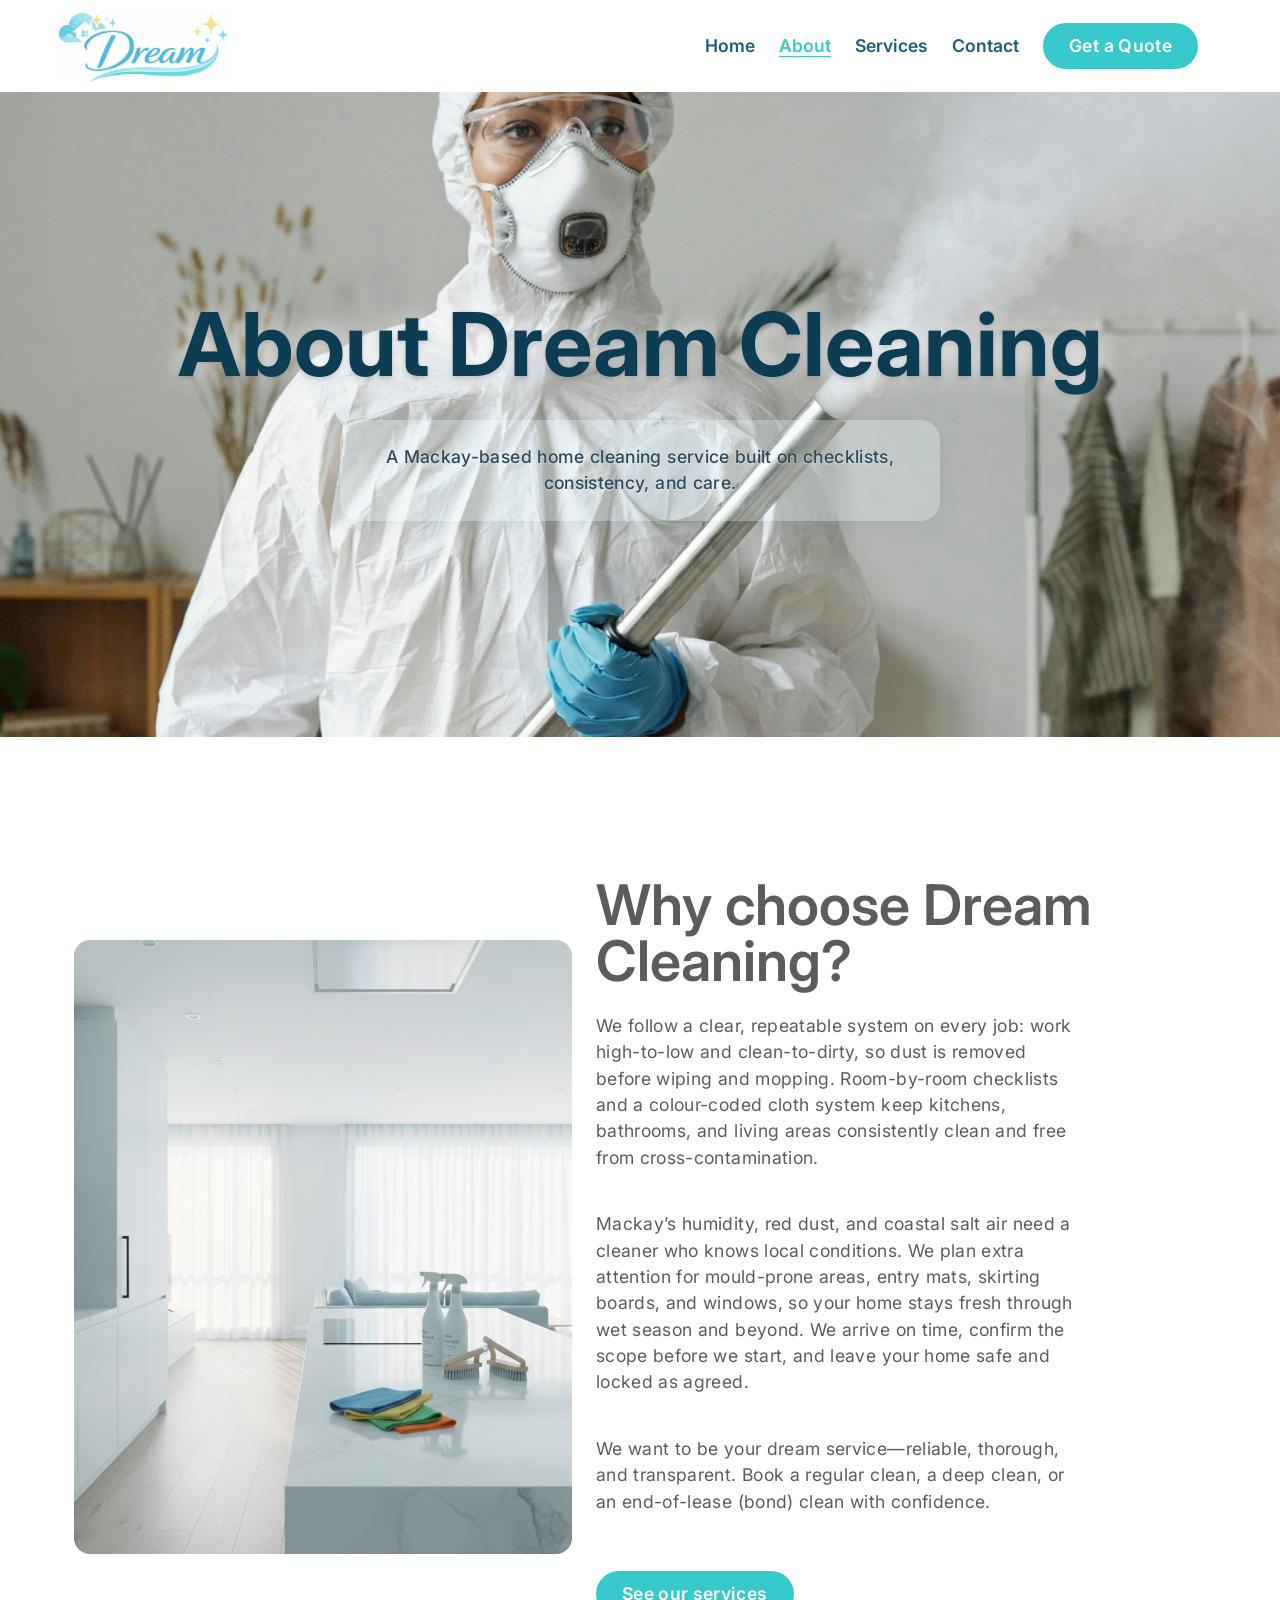
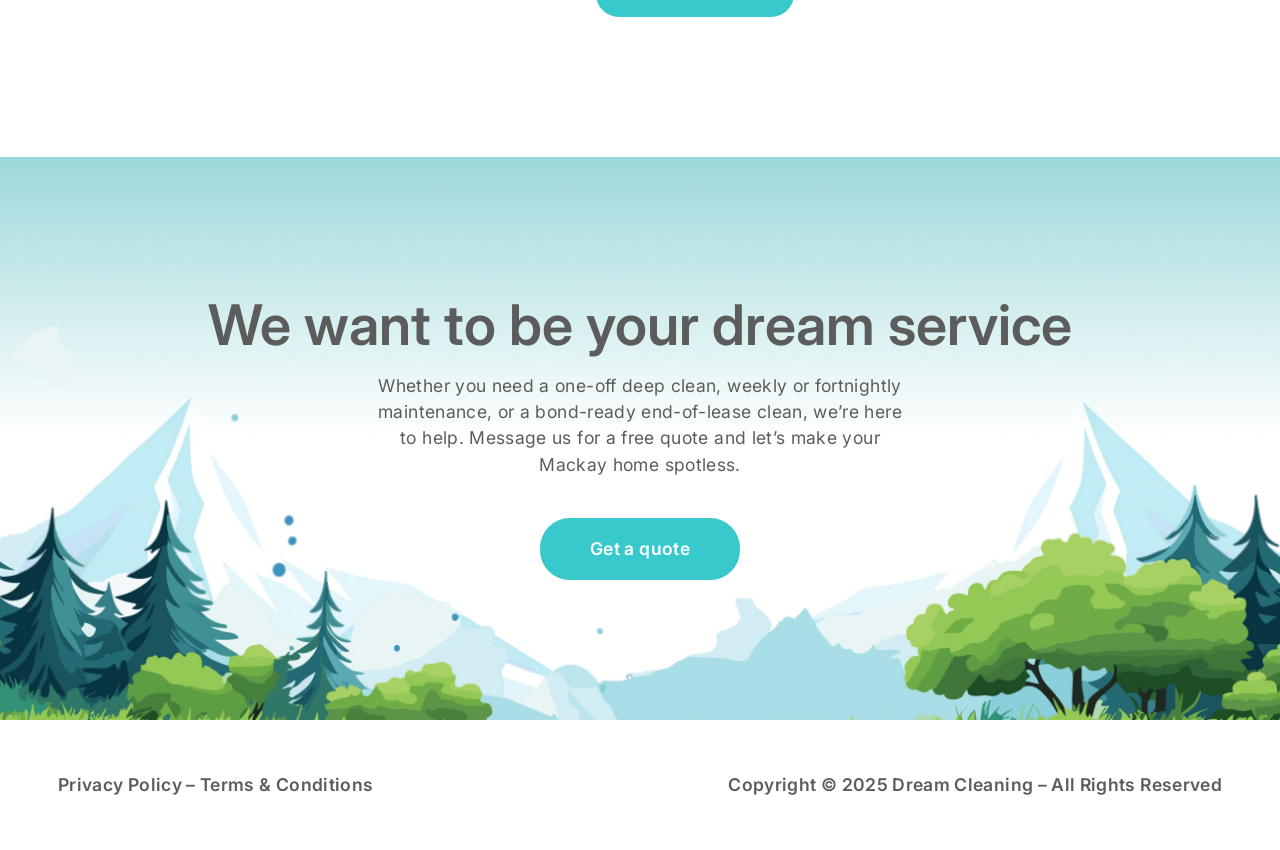
==== about.html @ e66a00f9 "Add initial Dream Cleaning website Add full site scaffold and assets for the Dream Cleaning website." ====
<!DOCTYPE html>
<html lang="en">

<head>
  <meta charset="UTF-8" />
  <meta name="viewport" content="width=device-width, initial-scale=1.0" />
  <link rel="icon" type="image/png" href="images/favicon.png" />
  <title>About Dream Cleaning | Mackay Home Cleaning</title>
  <link rel="stylesheet" href="css/style.css" />
</head>

<body>
  <div class="wrapper">
    <header class="header">
      <div class="header__container">
        <a href="index.html" class="header__logo logo"><img src="images/logo.png" alt="Dream Cleaning" /></a>
        <div class="header__navigation">
          <div class="header__menu menu">
            <nav class="menu__body">
              <nav class="menu__body">
                <ul class="menu__list">
                  <li class="menu__item"><a href="index.html" class="menu__link">Home</a></li>
                  <li class="menu__item"><a href="about.html" class="menu__link menu__link--active">About</a></li>
                  <li class="menu__item"><a href="services.html" class="menu__link">Services</a></li>
                  <li class="menu__item"><a href="contact.html" class="menu__link">Contact</a></li>
                </ul>
                <a href="contact.html" class="actions-header__button">Get a Quote</a>
              </nav>
          </div>
          <div class="header__actions actions-header">
            <button type="button" class="menu__icon icon-menu"><span></span></button>
          </div>
        </div>
      </div>
    </header>
    <main class="page">
      <section class="page__main main main_about main_pages">
        <div class="main__container main__container_pages">
          <h1 class="main__title">About Dream Cleaning</h1>
          <div class="main__text main__text_pages">
            A Mackay-based home cleaning service built on checklists, consistency, and care.
          </div>
        </div>
      </section>
      <section class="page__about about">
        <div class="about__container">
          <div class="about__image"><img src="images/About/About-Our-Mission.jpg" alt="img" /></div>
          <div class="about__content">
            <h2 class="about__title title">Why choose Dream Cleaning?</h2>
            <div class="about__text">
              <p>
                We follow a clear, repeatable system on every job: work high-to-low and clean-to-dirty, so dust is
                removed before wiping and mopping. Room-by-room checklists and a colour-coded cloth system keep
                kitchens, bathrooms, and living areas consistently clean and free from cross-contamination.
              </p>
              <p>
                Mackay’s humidity, red dust, and coastal salt air need a cleaner who knows local conditions. We plan
                extra attention for mould-prone areas, entry mats, skirting boards, and windows, so your home stays
                fresh through wet season and beyond. We arrive on time, confirm the scope before we start, and leave
                your home safe and locked as agreed.
              </p>
              <p>
                We want to be your dream service—reliable, thorough, and transparent. Book a regular clean, a deep
                clean, or an end-of-lease (bond) clean with confidence.
              </p>
            </div>
            <a href="services.html" class="about__button button">See our services</a>
          </div>
        </div>
      </section>
      <section class="page__outro outro outro_about">
        <div class="outro__container">
          <h2 class="outro__title title">We want to be your dream service</h2>
          <div class="outro__text">
            Whether you need a one-off deep clean, weekly or fortnightly maintenance, or a bond-ready end-of-lease
            clean, we’re here to help. Message us for a free quote and let’s make your Mackay home spotless.
          </div>
          <a href="contact.html" class="outro__button button">Get a quote</a>
        </div>
      </section>
    </main>
    <footer class="footer">
      <div class="footer__container">
        <a href="#" class="footer__policy">Privacy Policy – Terms & Conditions</a>
        <div class="footer__copyright">Copyright © 2025 Dream Cleaning – All Rights Reserved</div>
      </div>
    </footer>
  </div>
  <script src="js/script.js"></script>
</body>

</html>
---- css/style.css ----
@import url("reset.css");

@import url("https://fonts.googleapis.com/css?family=Inter:regular,500,600,700&display=swap");

:root {
  /* Dream Cleaning theme (logo + brochure) */
  --color-primary: #1A607E;
  --color-accent: #37C9CB;
  --color-secondary: #44A4CA;
  --color-bg-light: #E6F7FA;
  --color-text: #5C5C5C;
  --color-text-heading: #1A607E;
  --color-success: #61D8CC;
  --color-accent-gold: #FCCD47;
  --color-white: #FFFFFF;
}

/* ************COMMON************ */

.logo {
  font-weight: 700;
  font-size: 2.25rem;
}

body {
  font-family: "Inter", sans-serif;
  font-size: 1.1rem;
  color: var(--color-text);
}

[class*="__container"] {
  max-width: 72.624rem;
  margin: 0 auto;
  padding: 0 0.938rem;
}

.button {
  font-weight: 600;
  display: inline-block;
  padding: 0.75rem 1.5rem;
  border-radius: 30px;
  transition: all 0.3s;
  color: var(--color-white);
  background-color: var(--color-accent);
  border: 2px solid var(--color-accent);
  letter-spacing: 0.02em;
}

.button:hover {
  background-color: var(--color-primary);
  border-color: var(--color-primary);
  color: var(--color-white);
}

.title {
  font-size: 3.5rem;
  font-weight: 600;
}

.wrapper {
  min-height: 100%;
  display: -webkit-box;
  display: -ms-flexbox;
  display: flex;
  -webkit-box-orient: vertical;
  -webkit-box-direction: normal;
  -ms-flex-direction: column;
  flex-direction: column;
  overflow: hidden;
}

/* ************HEADER************ */

.header {
  position: absolute;
  top: 0;
  left: 0;
  width: 100%;
  background: var(--color-white);
  z-index: 1000;
}

.header__container {
  display: flex;
  align-items: center;
  justify-content: space-between;
  min-height: 5.75rem;
  flex-wrap: wrap;
  max-width: 74.624rem;
}

.header__logo {
  position: relative;
  z-index: 2;
}

.header__logo img {
  height: 72px;
  width: auto;
  display: block;
}

.header__navigation {
  display: flex;
  align-items: center;
  gap: 1.5rem;
  flex-wrap: wrap;
}

.menu__body {
  display: flex;
  align-items: center;
  gap: 1.5rem;
}

.menu__link {
  font-weight: 600;
  position: relative;
  color: var(--color-primary);
}

.menu__link:hover {
  color: var(--color-accent);
}

.menu__link--active {
  color: var(--color-accent);
  text-decoration: underline;
  text-underline-offset: 0.25em;
}

.actions-header {
  display: flex;
  align-items: center;
  gap: 0.624rem;
}

.icon-menu {
  display: none;
}

.actions-header__button {
  font-weight: 600;
  display: inline-block;
  padding: 0.75rem 1.5rem;
  border-radius: 30px;
  transition: all 0.3s;
  position: relative;
  z-index: 2;
  color: var(--color-white);
  background-color: var(--color-accent);
  border: 2px solid var(--color-accent);
  letter-spacing: 0.02em;
}

.actions-header__button:hover {
  background-color: var(--color-primary);
  border-color: var(--color-primary);
  color: var(--color-white);
}

/* ****************PAGES**************** */
.page__main {
  padding-bottom: 160px;
}

/* *****************HOME**************** */

.main {
  background: url("../images/Home/Home-Hero.jpg") center / cover no-repeat;
  min-height: 100vh;
}

.main__container {
  display: flex;
  flex-direction: column;
  justify-content: center;
  align-items: center;
  text-align: center;
  padding-top: 19.188rem;
}

.main__caption {
  text-transform: uppercase;
  margin-bottom: 1rem;
  font-weight: 600;
  color: #0d3d52;
  text-shadow: 0 0 20px rgba(255, 255, 255, 0.9), 0 1px 3px rgba(0, 0, 0, 0.15), 0 2px 6px rgba(0, 0, 0, 0.1);
}

.main__title {
  font-size: 5.5rem;
  font-weight: 700;
  margin-bottom: 2rem;
  color: #0d3d52;
  text-shadow: 0 0 24px rgba(255, 255, 255, 0.95), 0 2px 4px rgba(0, 0, 0, 0.2), 0 4px 12px rgba(0, 0, 0, 0.12);
}

.main__text {
  margin-bottom: 3.5rem;
  max-width: 33.375rem;
  padding: 1.5rem 2.25rem;
  line-height: 150%;
  letter-spacing: 0.02em;
  font-weight: 500;
  color: #2d4a5a;
  background: rgba(230, 247, 250, 0.3);
  border-radius: 20px;
  box-shadow: 0 4px 24px rgba(26, 96, 126, 0.08);
  text-shadow: 0 1px 2px rgba(255, 255, 255, 0.6);
}

.main__button {
  font-weight: 600;
  display: inline-block;
  padding: 1.25rem 3rem;
  border-radius: 30px;
  transition: all 0.3s;
  color: var(--color-white);
  background-color: var(--color-accent);
  border: 2px solid var(--color-accent);
  letter-spacing: 0.02em;
  font-size: 1.375rem;
  line-height: 110%;
}

.main__button:hover {
  background-color: var(--color-primary);
  border-color: var(--color-primary);
  color: var(--color-white);
}

.outro_home {
  background: url("../images/Home/CTA.jpg") center / cover no-repeat;
}

/* ************ABOUT**************** */

.main_about {
  background: url("../images/About/About-Hero.jpg") center / cover no-repeat;
}

.about__container {
  display: flex;
  align-items: center;
  justify-content: space-between;
  gap: 1.5rem;
  padding-top: 8.75rem;
  padding-bottom: 8.75rem;
}

.about__image {
  position: relative;
  max-width: 552px;
  height: 614px;
}

.about__image img {
  border-radius: 16px;
  max-width: 100%;
  height: 100%;
  object-fit: cover;
}

.about__title {
  margin-bottom: 1.5rem;
}

.about__text {
  max-width: 30rem;
  letter-spacing: 0.02em;
  line-height: 150%;
  margin-bottom: 3.5rem;
}

.about__text p:not(:last-child) {
  margin-bottom: 2.5rem;
}

.outro_about {
  background: url("../images/About/CTA.jpg") center / cover no-repeat;
}

/* **************SERVICES**************** */

.main_services {
  background: url("../images/Services/Services-Hero.jpg") center / cover no-repeat;
}

.services {
  background-color: var(--color-bg-light);
}

.services__container {
  padding-top: 8.75rem;
  padding-bottom: 8.75rem;
}

.services__title {
  text-align: center;
  margin-bottom: 5rem;
}

.services__row {
  display: grid;
  grid-template-columns: repeat(3, 1fr);
  gap: 1.5rem;
}

.item-services {
  display: flex;
  flex-direction: column;
  align-items: start;
  min-height: 100%;
}

.item-services__image {
  margin-bottom: 2rem;
  max-width: 360px;
  height: 421px;
}

.item-services__image img {
  max-width: 100%;
  height: 100%;
  object-fit: cover;
  border-radius: 16px;
}

.item-services__title {
  font-size: 1.5rem;
  font-weight: 600;
  margin-bottom: 0.75rem;
}

.item-services__text {
  max-width: 21.5rem;
  line-height: 150%;
  margin-bottom: 2rem;
  flex-grow: 1;
  letter-spacing: 0.02em;
}

.item-services__button:hover {
  background-color: var(--color-primary);
  border-color: var(--color-primary);
  color: var(--color-white);
}

.outro_services {
  background: url("../images/Services/CTA.jpg") center / cover no-repeat;
}

/* ************TESTIMONIAL**************** */

.testimonial__container {
  display: flex;
  justify-content: center;
  align-items: center;
  text-align: center;
  flex-direction: column;
  padding-top: 8.75rem;
  padding-bottom: 8.75rem;
}

.testiomonial__caption {
  margin-bottom: 4rem;
  font-weight: 600;
  text-transform: uppercase;
}

.testimonial__title {
  margin-bottom: 4rem;
  font-size: 2rem;
  max-width: 40.75rem;
  line-height: 136%;
  font-weight: 500;
}

.item-testimonial__image {
  max-width: 64px;
  margin: 0 auto;
  margin-bottom: 1.063rem;
  height: 64px;
}

.item-testimonial__image img {
  width: 100%;
  height: 100%;
  object-fit: cover;
  border-radius: 50%;
}

.item-testimonial__title {
  margin-bottom: 0.25rem;
  font-weight: 600;
}

.item-testimonial__caption {
  font-size: 0.938rem;
}

/* ****************OUTRO**************** */

.outro__container {
  padding-top: 8.75rem;
  padding-bottom: 8.75rem;
  display: flex;
  flex-direction: column;
  justify-content: center;
  align-items: center;
  text-align: center;
}

.outro__title {
  margin-bottom: 1.25rem;
}

.outro__text {
  max-width: 33.625rem;
  line-height: 150%;
  margin-bottom: 2.5rem;
  letter-spacing: 0.02em;
}

.outro__button {
  padding: 1.25rem 3rem;
}

/* ****************FOOTER**************** */

.footer {
  line-height: 150%;
}

.footer__container {
  padding-top: 3.25rem;
  padding-bottom: 3.25rem;
  max-width: 74.624rem;
  display: grid;
  grid-template-columns: 1fr 1fr;
  align-items: center;
}

.footer__policy {
  font-weight: 600;
  letter-spacing: 0.02em;
  justify-self: start;
}

.footer__copyright {
  font-weight: 600;
  letter-spacing: 0.02em;
  justify-self: end;
}

/* ****************ABOUT PAGE**************** */
.main__text_pages {
  max-width: 37.5rem;
}

.main__container_pages {
  padding-top: 300px;
}

.main_pages {
  min-height: 676px !important;
}

/* ****************SERVICES PAGE**************** */
.services-page__container {
  padding-top: 160px;
}

.services-page__item {
  margin-bottom: 132px;
}

.services-page__item:not(:last-child) {
  padding-bottom: 132px;
  margin-bottom: 132px;
  border-bottom: 1px solid rgba(48, 58, 77, 0.4);
}

.services-page__column {
  display: flex;
  align-items: center;
  gap: 97px;
}

.services-page__title {
  margin-bottom: 24px;
}

.services-page__text {
  margin-bottom: 56px;
  max-width: 480px;
  font-size: 18px;
  line-height: 150%;
  letter-spacing: 0.02em;
}

.services-page__text p:not(:last-child) {
  margin-bottom: 20px;
}

.services-page__img {
  max-width: 552px;
  height: 614px;
}

.services-page__img img {
  width: 100%;
  height: 100%;
  object-fit: cover;
  border-radius: 16px;
}

/* ****************CONTACT PAGE****************/

.main_contact {
  background: url("../images/Contact/Contact-Hero.jpg") center / cover no-repeat;
}

.contact__container {
  display: flex;
  justify-content: space-between;
  gap: 109px;
  padding-top: 140px;
  padding-bottom: 140px;
}

.contact__title {
  margin-bottom: 48px;
  font-weight: 600;
  line-height: 110%;
  font-size: 40px;
}

.connect-contact {
  display: flex;
  flex-direction: column;
  align-items: start;
  row-gap: 32px;
  margin-bottom: 40px;
  padding-bottom: 40px;
  border-bottom: 1px solid var(--color-bg-light);
}

.connect-contact__item {
  display: inline-flex;
  align-items: center;
  gap: 24px;
}

.connect-contant__type {
  margin-bottom: 4px;
  font-size: 18px;
  font-weight: 600;
  letter-spacing: 0.04em;
  line-height: 110%;
  text-transform: uppercase;
}

.connect-contact__label {
  font-size: 22px;
  line-height: 150%;
  letter-spacing: 0.02em;
}

.contact__links {
  display: flex;
  align-items: center;
  gap: 12px;
}

.contact__text {
  max-width: 545px;
  font-size: 18px;
  line-height: 150%;
}

.contact__text p:not(:last-child) {
  margin-bottom: 15px;
}

/* Map section (contact page) – full-width strip, same as original */
.page__map {
  width: 100%;
  overflow: hidden;
  padding: 0;
  margin: 0;
}

.page__map iframe {
  display: block;
  width: 100%;
  height: 482px;
  border: 0;
}

/* **************REVIEWS PAGE**************** */
.reviews__container {
  padding-top: 160px;
  padding-bottom: 160px;
}

.reviews__row {
  display: grid;
  grid-template-columns: repeat(3, 1fr);
  column-gap: 24px;
  row-gap: 96px;
}

.reviews__column {
  border: 1px solid var(--color-bg-light);
  border-radius: 8px;
}

.reviews__item {
  padding-top: 48px;
  padding-bottom: 56px;
  padding-right: 32px;
  padding-left: 32px;
}

.item-reviews {
  text-align: center;
  display: flex;
  flex-direction: column;
  justify-content: center;
  align-items: center;
}

.item-reviews__img {
  max-width: 46px;
  height: 36px;
  margin: 0 auto;
  margin-bottom: 46px;
}

.item-reviews__img img {
  width: 100%;
  height: 100%;
  object-fit: cover;
}

.item-reviews__text {
  margin-bottom: 40px;
  font-size: 18px;
  letter-spacing: 0.02em;
  line-height: 150%;
}

.item-reviews__author {
  font-weight: 600;
  font-size: 18px;
  letter-spacing: 0.01em;
  margin-bottom: 10px;
}

.item-reviews__geo {
  font-size: 14px;
  letter-spacing: 0.002em;
}

/* ******************PRICING PAGE******************** */
.pricing__container {
  padding-top: 140px;
  padding-bottom: 140px;
  display: flex;
  flex-direction: column;
  justify-content: center;
  align-items: center;
}

.pricing__caption {
  font-size: 24px;
  font-weight: 600;
  margin-bottom: 12px;
  letter-spacing: 4%;
}

.pricing__title {
  font-weight: 600;
  font-size: 72px;
  margin-bottom: 24px;
}

.pricing__text {
  font-size: 22px;
  letter-spacing: 2%;
  margin-bottom: 88px;
}

.pricing__row {
  display: flex;
  align-items: start;
  gap: 24px;
}

.pricing__column {
  border: 2px solid var(--color-bg-light);
  border-radius: 8px;
}

.pricing__item {
  padding: 40px;
  padding-bottom: 48px;
}

.item-pricing__info {
  padding-bottom: 32px;
  border-bottom: 1px solid var(--color-bg-light);
  margin-bottom: 32px;
}

.item-pricing__label {
  font-weight: 600;
  font-size: 18px;
  letter-spacing: 1%;
  margin-bottom: 16px;
}

.item-pricing__cost {
  font-size: 72px;
  font-weight: 600;
  margin-bottom: 16px;
}

.item-pricing__list {
  margin-bottom: 64px;
}

.item-pricing__item {
  display: flex;
  align-items: center;
  gap: 6px;
}

.item-pricing__item::before {
  content: "";
  background: url("../img/pricing/check.svg") 0 0 no-repeat;
  width: 16px;
  height: 18px;
}

.item-pricing__item:not(:last-child) {
  margin-bottom: 12px;
}

.item-pricing__button {
  display: inline-block;
  font-size: 22px;
  letter-spacing: 0.02em;
  font-weight: 600;
  color: var(--color-white);
  padding: 20px 82px;
  background-color: var(--color-accent);
  border: 2px solid var(--color-accent);
  border-radius: 30px;
  transition: all 0.3s;
}

.item-pricing__button:hover {
  background-color: var(--color-primary);
  border-color: var(--color-primary);
  color: var(--color-white);
}

.team {
  background-color: var(--color-bg-light);
}

.team__container {
  padding-top: 140px;
  padding-bottom: 140px;
  display: flex;
  flex-direction: column;
  justify-content: center;
  align-items: center;
}

.team__title {
  text-align: center;
  margin-bottom: 96px;
  max-width: 483px;
}

.team__row {
  display: grid;
  column-gap: 24px;
  row-gap: 96px;
  grid-template-columns: repeat(3, 1fr);
}

.team__item {
  display: flex;
  flex-direction: column;
  justify-content: center;
  align-items: center;
}

.item-team__img {
  max-width: 360px;
  height: 363px;
  margin-bottom: 40px;
}

.item-team__img img {
  width: 100%;
  height: 100%;
  border-radius: 8px;
  object-fit: cover;
}

.item-team__name {
  max-width: 186px;
  font-size: 32px;
  font-weight: 600;
  line-height: 120%;
  text-align: center;
  margin-bottom: 12px;
}

.item-team__role {
  display: flex;
  align-items: center;
  gap: 6px;
  margin-bottom: 26px;
  letter-spacing: 2%;
}

.item-team__role span {
  display: flex;
  align-items: center;
  gap: 6px;
}

.item-team__role span::after {
  content: "";
  background: url("../img/team/icons/star.svg") 0 0 no-repeat;
  width: 12px;
  height: 12px;
}

.item-team__text {
  font-size: 16px;
  text-align: center;
  letter-spacing: 2%;
  line-height: 150%;
  max-width: 328px;
  margin-bottom: 20px;
}

.item-team__icons {
  display: flex;
  align-items: center;
  gap: 12px;
}

/* *************FAQ PAGE************** */
.faqs__container {
  padding-top: 140px;
  padding-bottom: 140px;
}

.faqs__title {
  text-align: center;
  margin-bottom: 80px;
}

.spollers-faq__item {
  width: 100%;
}

.spollers-faq__item:not(:last-child) {
  margin-bottom: 24px;
}

.spollers-faq__button {
  display: inline-block;
  border: 2px solid var(--color-bg-light);
  display: flex;
  align-items: center;
  justify-content: space-between;
  width: 100%;
  border-radius: 8px;
}

.spollers-faq__button span {
  padding-left: 40px;
  padding-top: 32px;
  padding-bottom: 32px;
  font-weight: 600;
}

.spollers-faq__button img {
  padding-right: 34.5px;
}

.spollers-faq__text {
  max-height: 0;
  overflow: hidden;
  width: 100%;
  display: block;
}

.spollers-faq__item.active .spollers-faq__text {
  max-height: 1000px;
  max-height: calc(1000px + 16px);
}

.spollers-faq__item.active .spollers-faq__button {
  border-bottom: none;
  border-radius: 8px 8px 0px 0px;
}

.spollers-faq__item.active .spollers-faq__button span {
  padding-bottom: 32px;
}

.spollers-faq__item.active .spollers-faq__button img {
  transform: translate(-34px, 0px) rotate(180deg);
}

.spollers-faq__inner {
  padding-top: 20px;
  padding-left: 40px;
  border: 2px solid var(--color-bg-light);
  border-radius: 0px 0px 8px 8px;
  line-height: 150%;
  padding-bottom: 20px;
  border-top: none;
  padding-right: 100px;
}

/* ****************TEAM PAGE**************** */
.director__container {
  padding-top: 140px;
  padding-bottom: 140px;
  display: flex;
  align-items: center;
  gap: 96px;
}

.director__title {
  margin-bottom: 16px;
}

.director__role {
  font-size: 22px;
  letter-spacing: 2%;
  margin-bottom: 40px;
}

.director__text {
  letter-spacing: 2%;
  line-height: 150%;
  max-width: 480px;
}

.director__text p:not(:last-child) {
  margin-bottom: 20px;
}

.director__img {
  max-width: 552px;
  height: 614px;
}

.director__img img {
  width: 100%;
  height: 100%;
  object-fit: cover;
  border-radius: 16px;
}

/* ****************GALLERY**************** */
.gallery__container {
  padding-bottom: 140px;
  padding-top: 140px;
}

.gallery__row {
  display: grid;
  grid-template-columns: repeat(3, 1fr);
  column-gap: 24px;
  row-gap: 96px;
  margin-bottom: 96px;
  justify-items: center;
}

.gallery__item {
  max-width: 360px;
  height: 407px;
}

.gallery__item img {
  width: 100%;
  height: 100%;
  object-fit: cover;
  border-radius: 16px;
}

.gallery__paggination {
  display: flex;
  align-items: center;
  justify-content: center;
  align-items: center;
  gap: 42px;
}

.gallery__paggination button:first-child {
  transform: translate(0px, 5px);
}

.gallery__paggination button:last-child {
  transform: rotate(-180deg) translate(0px, 5px);
}

.gallery_active {
  color: var(--color-white);
  padding: 10px 15px;
  background-color: var(--color-accent);
  border-radius: 100px;
  display: inline-block;
}

/* ****************RESOURCES**************** */
.resources__container {
  padding-top: 140px;
  padding-bottom: 140px;
  display: grid;
  grid-template-columns: repeat(3, 1fr);
  column-gap: 24px;
  row-gap: 96px;
  justify-items: center;
}

.resources__img {
  max-width: 360px;
  height: 330px;
  margin-bottom: 32px;
}

.resources__img img {
  width: 100%;
  height: 100%;
  object-fit: cover;
  border-radius: 12px;
}

.resources__title {
  font-weight: 600;
  font-size: 24px;
  margin-bottom: 12px;
}

.resources__text {
  letter-spacing: 2%;
  line-height: 150%;
  max-width: 243px;
  margin-bottom: 32px;
}

.resources__button {
  background-color: var(--color-accent);
  color: var(--color-white);
  font-weight: 600;
  letter-spacing: 0.02em;
  border: 2px solid var(--color-accent);
  border-radius: 30px;
  transition: all 0.3s;
}

.resources__button:hover {
  background-color: var(--color-primary);
  border-color: var(--color-primary);
  color: var(--color-white);
}

/* ****************ADAPTIVE**************** */

@media (max-width: 992px) {
  .services__row {
    grid-template-columns: 1fr;
    gap: 6rem;
    justify-items: center;
  }

  .item-services {
    text-align: center;
    align-items: center;
  }

  .page__main {
    padding-bottom: 80px;
  }
}

@media (min-width: 47.999rem) {
  .menu__list {
    display: flex;
    align-items: center;
    gap: 1.5rem;
    flex-wrap: wrap;
  }
}

@media (max-width: 995px) {
  .item-pricing__button {
    font-size: 19px;
  }
}

@media (max-width: 62.6875rem) {
  .resources__container {
    padding-top: 70px;
    padding-bottom: 70px;
    grid-template-columns: repeat(2, 1fr);
  }

  .gallery__paggination {
    gap: 27px;
  }

  .gallery__row {
    grid-template-columns: repeat(2, 1fr);
  }

  .team__row {
    grid-template-columns: repeat(2, 1fr);
    row-gap: 30px;
  }

  .director__container {
    flex-direction: column;
    padding-top: 70px;
    padding-bottom: 70px;
    gap: 10px;
    text-align: center;
  }

  .item-pricing {
    padding: 20px;
    padding-bottom: 30px;
  }

  .pricing__title {
    font-size: 39px;
  }

  .pricing__text {
    margin-bottom: 25px;
  }

  .item-pricing__button {
    padding: 16px 42px;
  }

  .footer__container {
    display: flex;
    flex-direction: column;
    align-items: center;
    padding: 2rem;
  }

  .footer__policy,
  .footer__copyright {
    justify-self: center;
    text-align: center;
    margin: 0.5rem 0;
  }

  .services-page__column {
    gap: 30px;
    font-size: 15px;
  }

  .services-page__title {
    font-size: 29px;
  }

  .reviews__row {
    grid-template-columns: repeat(2, 1fr);
    row-gap: 30px;
    column-gap: 10px;
  }

  .reviews__item {
    padding-left: 20px;
    padding-right: 20px;
    padding-bottom: 20px;
    padding-top: 20px;
    display: inline-block;
  }

  .item-reviews__text {
    font-size: 16px;
  }

  .item-reviews__author {
    font-size: 16px;
  }
}

@media (max-width: 47.999rem) {
  .spollers-faq__item.active .spollers-faq__button img {
    transform: translate(-10px, -10px) rotate(180deg);
  }

  .spollers-faq__button span {
    padding-top: 15px;
    padding-left: 10px;
    padding-bottom: 15px;
    font-weight: 600;
    font-size: 14px;
  }

  .spollers-faq__button img {
    padding-right: 10px;
  }

  .spollers-faq__inner {
    font-size: 16px;
    padding-left: 10px;
    line-height: 130%;
  }

  .pricing__container {
    text-align: center;
    padding-top: 70px;
    padding-bottom: 70px;
  }

  .pricing__row {
    flex-direction: column;
    justify-content: center;
    align-items: center;
  }

  .item-pricing__button {
    font-size: 17px;
    padding: 15px 32px;
  }

  .reviews__container {
    padding-top: 80px;
    padding-bottom: 80px;
  }

  .icon-menu {
    display: block;
    position: relative;
    -webkit-box-flex: 0;
    -ms-flex: 0 0 1.875rem;
    flex: 0 0 1.875rem;
    width: 1.875rem;
    height: 1.125rem;
    cursor: pointer;
    z-index: 5;
  }

  .icon-menu span,
  .icon-menu::before,
  .icon-menu::after {
    content: "";
    -webkit-transition: all 0.3s ease 0s;
    -o-transition: all 0.3s ease 0s;
    transition: all 0.3s ease 0s;
    right: 0;
    position: absolute;
    width: 100%;
    height: 0.125rem;
    background-color: #000;
  }

  .icon-menu::before {
    top: 0;
  }

  .icon-menu::after {
    bottom: 0;
  }

  .contact__container {
    flex-direction: column;
    padding-top: 80px;
    gap: 50px;
    padding-bottom: 80px;
  }

  .icon-menu span {
    top: calc(50% - 0.0625rem);
  }

  .menu-open .icon-menu span {
    width: 0;
  }

  .menu-open .icon-menu::before {
    top: calc(50% - 0.0625rem);
    -webkit-transform: rotate(-45deg);
    -ms-transform: rotate(-45deg);
    transform: rotate(-45deg);
  }

  .menu-open .icon-menu::after {
    bottom: calc(50% - 0.0625rem);
    -webkit-transform: rotate(45deg);
    -ms-transform: rotate(45deg);
    transform: rotate(45deg);
  }

  .menu__body {
    background-color: var(--color-white);
    position: fixed;
    top: 0;
    left: -100%;
    width: 100%;
    height: 100%;
    padding: 9.375rem 0.938rem 1.875rem 0.938rem;
    overflow: auto;
    flex-direction: column;
    row-gap: 5rem;
  }

  .menu__body::before {
    content: "";
    position: fixed;
    top: 0;
    left: -100%;
    width: 100%;
    min-height: 5.75rem;
    background-color: var(--color-white);
    border-bottom: 1px solid #000;
    z-index: 2;
  }

  .menu-open .menu__body {
    left: 0;
  }

  .menu-open .menu__body::before {
    left: 0;
  }

  .menu__item {
    text-align: center;
  }

  .menu__item:not(:last-child) {
    margin-bottom: 1.563rem;
  }

  .menu__link {
    font-size: 2rem;
  }

  .actions-header__button {
    padding: 0.75rem;
  }

  .main__container {
    padding-top: 12.5rem;
  }

  .main__container_pages {
    padding-top: 290px;
  }

  .main__title {
    font-size: 3rem;
  }

  .title {
    font-size: 2rem;
  }

  .about__content {
    display: flex;
    flex-direction: column;
    justify-content: center;
    align-items: center;
    text-align: center;
  }

  .about__container {
    flex-direction: column;
    padding-top: 4.375rem;
    padding-bottom: 4.375rem;
    gap: 4rem;
  }

  .services__container {
    padding-top: 4.375rem;
    padding-bottom: 4.375rem;
  }

  .testimonial__title {
    font-size: 1.5rem;
    margin-bottom: 2rem;
  }

  .testiomonial__caption {
    margin-bottom: 2rem;
  }

  .outro__container {
    padding-top: 4.375rem;
    padding-bottom: 4.375rem;
  }

  .logo {
    font-size: 1rem;
  }

  .services-page__column {
    flex-direction: column;
    justify-content: center;
    align-items: center;
    text-align: center;
    font-size: 20px;
    gap: 4rem;
  }
}

@media (max-width: 61.936rem) {
  .footer__container {
    flex-direction: column;
    justify-content: center;
    align-items: center;
    text-align: center;
    row-gap: 0.938rem;
  }

  .logo {
    font-size: 2rem;
  }
}

@media (max-width: 530px) {
  .reviews__row {
    grid-template-columns: 1fr;
  }

  .team__row {
    grid-template-columns: 1fr;
  }

  .gallery__row {
    grid-template-columns: 1fr;
  }

  .resources__container {
    grid-template-columns: 1fr;
  }
}
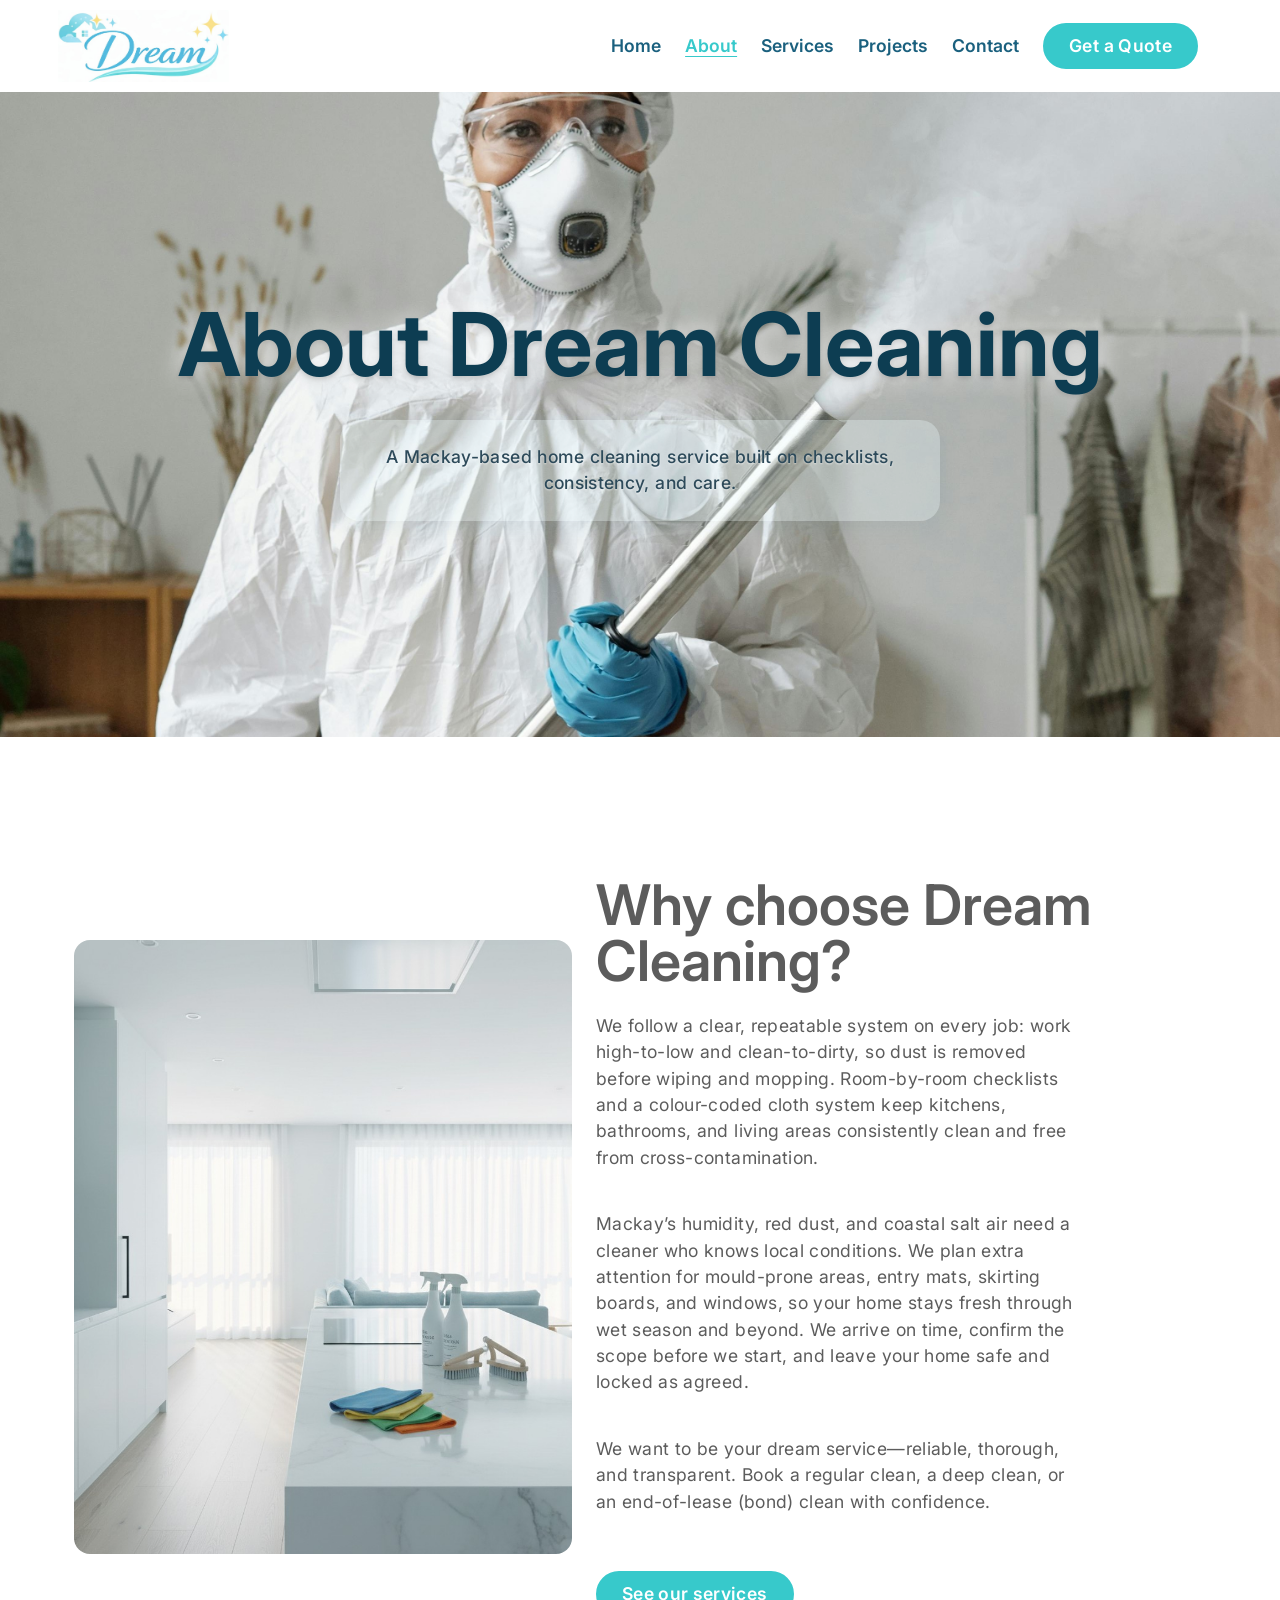
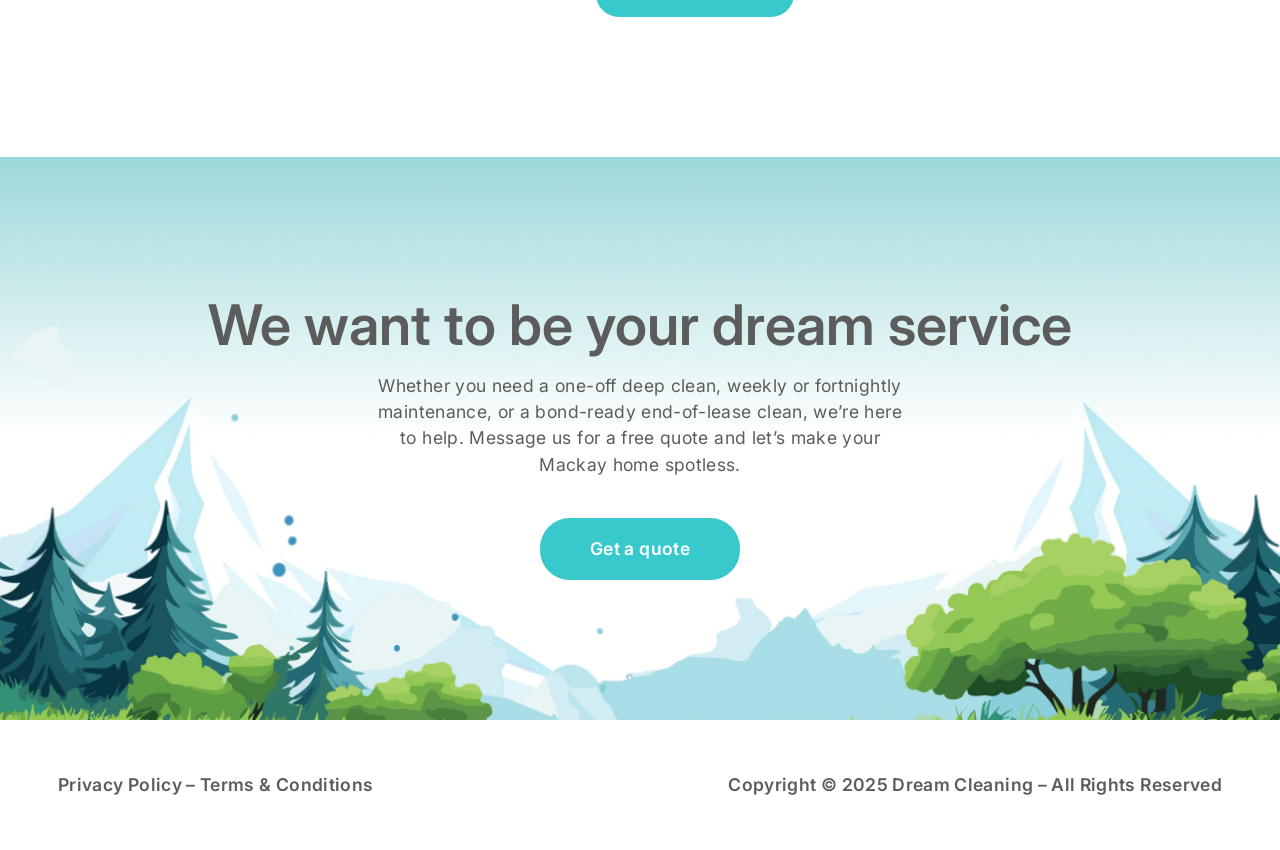
==== commit 7f4eb115: "Added Projects Page" ====
--- a/about.html
+++ b/about.html
@@ -22,6 +22,7 @@
                   <li class="menu__item"><a href="index.html" class="menu__link">Home</a></li>
                   <li class="menu__item"><a href="about.html" class="menu__link menu__link--active">About</a></li>
                   <li class="menu__item"><a href="services.html" class="menu__link">Services</a></li>
+                  <li class="menu__item"><a href="projects.html" class="menu__link">Projects</a></li>
                   <li class="menu__item"><a href="contact.html" class="menu__link">Contact</a></li>
                 </ul>
                 <a href="contact.html" class="actions-header__button">Get a Quote</a>
--- a/css/style.css
+++ b/css/style.css
@@ -351,53 +351,290 @@
   background: url("../images/Services/CTA.jpg") center / cover no-repeat;
 }
 
-/* ************TESTIMONIAL**************** */
-
-.testimonial__container {
-  display: flex;
-  justify-content: center;
-  align-items: center;
+/* ************RESULTS CAROUSEL**************** */
+
+.results-carousel__container {
+  max-width: 100%;
+  padding: 6.5rem 0;
+}
+
+.results-carousel__title {
   text-align: center;
-  flex-direction: column;
-  padding-top: 8.75rem;
-  padding-bottom: 8.75rem;
-}
-
-.testiomonial__caption {
-  margin-bottom: 4rem;
-  font-weight: 600;
-  text-transform: uppercase;
-}
-
-.testimonial__title {
-  margin-bottom: 4rem;
-  font-size: 2rem;
-  max-width: 40.75rem;
-  line-height: 136%;
-  font-weight: 500;
-}
-
-.item-testimonial__image {
-  max-width: 64px;
-  margin: 0 auto;
-  margin-bottom: 1.063rem;
-  height: 64px;
-}
-
-.item-testimonial__image img {
+  margin-bottom: 0.75rem;
+  font-size: clamp(2rem, 4vw, 3rem);
+}
+
+.results-carousel__text {
+  text-align: center;
+  max-width: 44rem;
+  margin: 0 auto 2.5rem;
+  line-height: 150%;
+  letter-spacing: 0.02em;
+}
+
+.results-carousel__viewport {
+  position: relative;
+  overflow: hidden;
+  width: 100%;
+  padding: 0 2.75rem;
+  touch-action: pan-y;
+}
+
+.results-carousel__track {
+  --slide-width: clamp(320px, 68vw, 780px);
+  --slide-height: clamp(220px, 42vw, 470px);
+  --slide-gap: 1.25rem;
+  --drag-offset: 0px;
+  display: flex;
+  gap: var(--slide-gap);
+  align-items: center;
+  will-change: transform;
+  transform: translateX(var(--track-offset, 0px)) translateX(var(--drag-offset));
+  transition: transform 0.45s ease;
+  opacity: 0;
+}
+
+.results-carousel__track.is-ready {
+  opacity: 1;
+}
+
+.results-carousel__track.is-dragging {
+  transition: none;
+  cursor: grabbing;
+}
+
+.results-carousel__slide {
+  flex: 0 0 var(--slide-width);
+  width: var(--slide-width);
+  height: var(--slide-height);
+  border-radius: 1.125rem;
+  overflow: hidden;
+  opacity: 0.35;
+  transform: scale(0.86);
+  transition: transform 0.45s ease, opacity 0.45s ease, box-shadow 0.45s ease;
+}
+
+.results-carousel__slide img {
   width: 100%;
   height: 100%;
   object-fit: cover;
+  display: block;
+}
+
+.results-carousel__slide.is-active {
+  opacity: 1;
+  transform: scale(1);
+  box-shadow: 0 14px 32px rgba(26, 96, 126, 0.2);
+}
+
+.results-carousel__slide.is-adjacent {
+  opacity: 0.62;
+  transform: scale(0.92);
+}
+
+.results-carousel__arrow {
+  position: absolute;
+  top: 50%;
+  transform: translateY(-50%);
+  width: 2.75rem;
+  height: 2.75rem;
   border-radius: 50%;
-}
-
-.item-testimonial__title {
-  margin-bottom: 0.25rem;
-  font-weight: 600;
-}
-
-.item-testimonial__caption {
+  border: 2px solid var(--color-accent);
+  background-color: rgba(230, 247, 250, 0.96);
+  color: var(--color-primary);
+  display: grid;
+  place-items: center;
+  font-size: 1.2rem;
+  font-weight: 700;
+  z-index: 3;
+  transition: all 0.3s ease;
+}
+
+.results-carousel__arrow--prev {
+  left: 0.75rem;
+}
+
+.results-carousel__arrow--next {
+  right: 0.75rem;
+}
+
+.results-carousel__arrow:hover {
+  background-color: var(--color-primary);
+  border-color: var(--color-primary);
+  color: var(--color-white);
+}
+
+/* ************PROJECTS PAGE**************** */
+
+.main_projects {
+  background: linear-gradient(rgba(230, 247, 250, 0.66), rgba(230, 247, 250, 0.66)),
+    url("../images/Project_Photos/2.jpeg") center / cover no-repeat;
+}
+
+.project-spotlight__container {
+  padding-top: 8.75rem;
+  padding-bottom: 4.375rem;
+  display: grid;
+  grid-template-columns: minmax(0, 1.1fr) minmax(0, 1fr);
+  gap: 2rem;
+  align-items: center;
+}
+
+.project-spotlight__image {
+  border-radius: 16px;
+  overflow: hidden;
+  box-shadow: 0 14px 34px rgba(26, 96, 126, 0.16);
+}
+
+.project-spotlight__image img {
+  width: 100%;
+  height: 100%;
+  display: block;
+  object-fit: cover;
+}
+
+.project-spotlight__badge {
+  display: inline-block;
+  margin-bottom: 0.938rem;
+  padding: 0.375rem 0.875rem;
+  border-radius: 999px;
+  font-size: 0.813rem;
+  letter-spacing: 0.06em;
+  font-weight: 700;
+  text-transform: uppercase;
+  background-color: var(--color-bg-light);
+  color: var(--color-primary);
+}
+
+.project-spotlight__title {
+  margin-bottom: 1rem;
+}
+
+.project-spotlight__text {
+  margin-bottom: 1.75rem;
+  line-height: 150%;
+  letter-spacing: 0.02em;
+  max-width: 33rem;
+}
+
+.projects-gallery__container {
+  padding-top: 2rem;
+  padding-bottom: 8.75rem;
+}
+
+.projects-gallery__filters {
+  display: flex;
+  flex-wrap: wrap;
+  gap: 0.75rem;
+  margin-bottom: 2rem;
+}
+
+.projects-gallery__filter {
+  border: 2px solid var(--color-secondary);
+  color: var(--color-primary);
+  background-color: var(--color-white);
+  border-radius: 999px;
+  padding: 0.563rem 1rem;
+  font-weight: 600;
+  transition: all 0.25s;
+}
+
+.projects-gallery__filter.is-active,
+.projects-gallery__filter:hover {
+  background-color: var(--color-primary);
+  border-color: var(--color-primary);
+  color: var(--color-white);
+}
+
+.projects-gallery__grid {
+  display: grid;
+  grid-template-columns: repeat(3, minmax(0, 1fr));
+  gap: 1.25rem;
+}
+
+.project-card {
+  border-radius: 16px;
+  overflow: hidden;
+  background: var(--color-white);
+  border: 1px solid rgba(68, 164, 202, 0.2);
+  box-shadow: 0 10px 24px rgba(26, 96, 126, 0.09);
+  transition: transform 0.25s, box-shadow 0.25s;
+}
+
+.project-card:hover {
+  transform: translateY(-4px);
+  box-shadow: 0 16px 30px rgba(26, 96, 126, 0.14);
+}
+
+.project-card.is-hidden {
+  display: none;
+}
+
+.project-card__image {
+  height: 230px;
+}
+
+.project-card__image img {
+  width: 100%;
+  height: 100%;
+  object-fit: cover;
+  display: block;
+}
+
+.project-card__body {
+  padding: 1rem 1rem 1.125rem;
+}
+
+.project-card__badge {
+  display: inline-block;
+  margin-bottom: 0.625rem;
+  padding: 0.25rem 0.625rem;
+  border-radius: 999px;
+  background-color: var(--color-bg-light);
+  color: var(--color-primary);
+  font-size: 0.75rem;
+  text-transform: uppercase;
+  font-weight: 700;
+  letter-spacing: 0.05em;
+}
+
+.project-card__title {
+  color: var(--color-text-heading);
+  margin-bottom: 0.5rem;
+  font-size: 1.15rem;
+  font-weight: 600;
+}
+
+.project-card__text {
   font-size: 0.938rem;
+  line-height: 150%;
+  letter-spacing: 0.02em;
+}
+
+.projects-cta__container {
+  background: linear-gradient(180deg, rgba(26, 96, 126, 0.9), rgba(26, 96, 126, 0.9)),
+    url("../images/Project_Photos/7.jpeg") center / cover no-repeat;
+  border-radius: 18px;
+  color: var(--color-white);
+  text-align: center;
+  padding: 4rem 1.25rem;
+  margin-bottom: 8.75rem;
+}
+
+.projects-cta__title {
+  color: var(--color-white);
+  margin-bottom: 1rem;
+}
+
+.projects-cta__text {
+  max-width: 36rem;
+  margin: 0 auto 1.75rem;
+  line-height: 150%;
+  letter-spacing: 0.02em;
+}
+
+.projects-cta__button {
+  border-color: var(--color-white);
 }
 
 /* ****************OUTRO**************** */
@@ -1398,13 +1635,8 @@
     padding-bottom: 4.375rem;
   }
 
-  .testimonial__title {
-    font-size: 1.5rem;
-    margin-bottom: 2rem;
-  }
-
-  .testiomonial__caption {
-    margin-bottom: 2rem;
+  .results-carousel__container {
+    padding: 4.375rem 0;
   }
 
   .outro__container {
@@ -1441,6 +1673,44 @@
 }
 
 @media (max-width: 530px) {
+  .results-carousel__container {
+    padding: 3.25rem 0;
+  }
+
+  .results-carousel__text {
+    margin-bottom: 1.5rem;
+    font-size: 0.95rem;
+    padding: 0 0.938rem;
+  }
+
+  .results-carousel__viewport {
+    padding: 0 1rem;
+  }
+
+  .results-carousel__track {
+    --slide-width: min(86vw, 500px);
+    --slide-height: min(58vw, 340px);
+    --slide-gap: 0.75rem;
+  }
+
+  .results-carousel__slide {
+    border-radius: 0.875rem;
+  }
+
+  .results-carousel__arrow {
+    width: 2.25rem;
+    height: 2.25rem;
+    font-size: 1rem;
+  }
+
+  .results-carousel__arrow--prev {
+    left: 0.25rem;
+  }
+
+  .results-carousel__arrow--next {
+    right: 0.25rem;
+  }
+
   .reviews__row {
     grid-template-columns: 1fr;
   }
@@ -1456,4 +1726,38 @@
   .resources__container {
     grid-template-columns: 1fr;
   }
+}
+
+@media (max-width: 992px) {
+  .project-spotlight__container {
+    grid-template-columns: 1fr;
+    padding-top: 4.375rem;
+    padding-bottom: 2.5rem;
+  }
+
+  .projects-gallery__container {
+    padding-bottom: 4.375rem;
+  }
+
+  .projects-gallery__grid {
+    grid-template-columns: repeat(2, minmax(0, 1fr));
+  }
+
+  .projects-cta__container {
+    margin-bottom: 4.375rem;
+  }
+}
+
+@media (max-width: 700px) {
+  .projects-gallery__grid {
+    grid-template-columns: 1fr;
+  }
+
+  .projects-gallery__filters {
+    justify-content: center;
+  }
+
+  .project-card__image {
+    height: 250px;
+  }
 }
